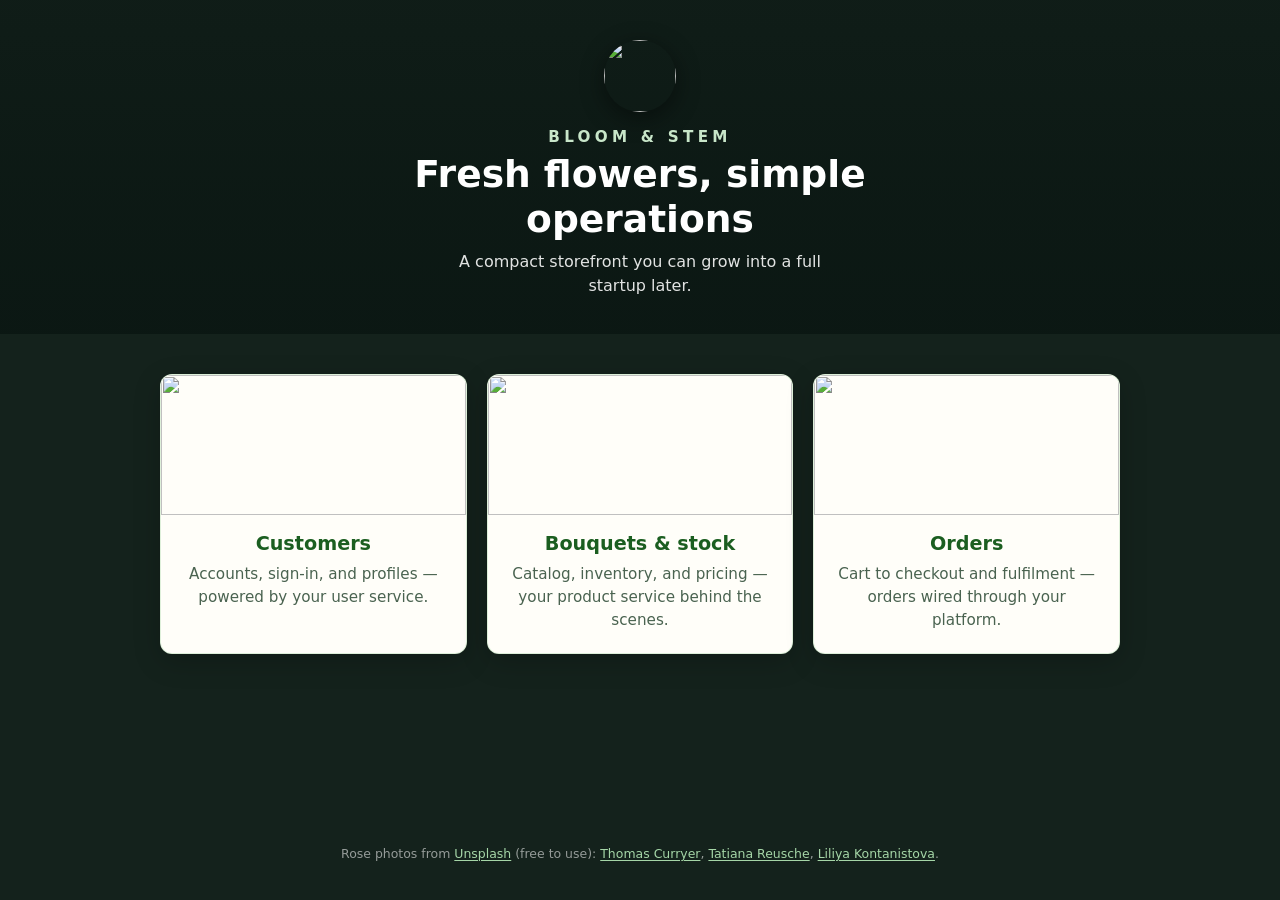
==== frontend/index.html @ 339650ae "frontend: Bloom & Stem layout, hero structure, and panel markup" ====
<!DOCTYPE html>
<html lang="en">
<head>
    <meta charset="UTF-8" />
    <meta name="viewport" content="width=device-width, initial-scale=1" />
    <meta name="description" content="Bloom & Stem — fresh flowers and simple business tools." />
    <title>Bloom & Stem</title>
    <link rel="stylesheet" href="css/style.css" />
</head>
<body>
<!--
  Rose photography from Unsplash (https://unsplash.com/s/photos/rose) — free under the Unsplash License.
  Local assets: place PNG/WebP in assets/images/ and swap src below if you want self-hosted files.
-->
<header class="site-hero">
    <div class="site-hero__bg" role="presentation" aria-hidden="true"></div>
    <div class="site-hero__overlay" aria-hidden="true"></div>
    <div class="site-hero__content">
        <img
            class="brand-logo"
            src="https://images.unsplash.com/photo-1496175362769-08a34d630326?auto=format&amp;fit=crop&amp;w=400&amp;h=400&amp;q=80"
            width="72"
            height="72"
            alt=""
            loading="eager"
            referrerpolicy="no-referrer-when-downgrade"
        />
        <p class="brand-name">Bloom & Stem</p>
        <h1>Fresh flowers, simple operations</h1>
        <p class="tagline">A compact storefront you can grow into a full startup later.</p>
    </div>
</header>
<main>
    <div class="panels">
        <section class="panel">
            <img
                class="panel-photo"
                src="https://images.unsplash.com/photo-1710344061835-44af86e13d5a?auto=format&amp;fit=crop&amp;w=800&amp;h=420&amp;q=80"
                alt=""
                width="800"
                height="420"
                loading="lazy"
                referrerpolicy="no-referrer-when-downgrade"
            />
            <div class="panel-body">
                <h2>Customers</h2>
                <p>Accounts, sign-in, and profiles — powered by your user service.</p>
            </div>
        </section>
        <section class="panel">
            <img
                class="panel-photo"
                src="https://images.unsplash.com/photo-1630438558872-a4a6c50eeecb?auto=format&amp;fit=crop&amp;w=800&amp;h=420&amp;q=80"
                alt=""
                width="800"
                height="420"
                loading="lazy"
                referrerpolicy="no-referrer-when-downgrade"
            />
            <div class="panel-body">
                <h2>Bouquets &amp; stock</h2>
                <p>Catalog, inventory, and pricing — your product service behind the scenes.</p>
            </div>
        </section>
        <section class="panel">
            <img
                class="panel-photo"
                src="https://images.unsplash.com/photo-1496175362769-08a34d630326?auto=format&amp;fit=crop&amp;w=800&amp;h=420&amp;q=80"
                alt=""
                width="800"
                height="420"
                loading="lazy"
                referrerpolicy="no-referrer-when-downgrade"
            />
            <div class="panel-body">
                <h2>Orders</h2>
                <p>Cart to checkout and fulfilment — orders wired through your platform.</p>
            </div>
        </section>
    </div>
</main>
<footer class="photo-credit">
    <p>
        Rose photos from
        <a href="https://unsplash.com/s/photos/rose" target="_blank" rel="noopener noreferrer">Unsplash</a>
        (free to use):
        <a href="https://unsplash.com/photos/UDfxsawmiKk" target="_blank" rel="noopener noreferrer">Thomas Curryer</a>,
        <a href="https://unsplash.com/photos/a-pink-rose-is-blooming-in-a-garden-nfLo-Tsw5IE" target="_blank" rel="noopener noreferrer">Tatiana Reusche</a>,
        <a href="https://unsplash.com/photos/pink-rose-in-bloom-close-up-photo-5fNcr2tJ-aI" target="_blank" rel="noopener noreferrer">Liliya Kontanistova</a>.
    </p>
</footer>
<script src="js/script.js"></script>
</body>
</html>
---- frontend/css/style.css ----
/* Bloom & Stem — floral storefront (Unsplash rose imagery) */

body {
    margin: 0;
    font-family: "Segoe UI", system-ui, sans-serif;
    background: #14221c;
    color: #f3f7f4;
    min-height: 100vh;
    display: flex;
    flex-direction: column;
}

/* Hero: garden rose from Unsplash as full-bleed background */
.site-hero {
    position: relative;
    overflow: hidden;
    text-align: center;
}

.site-hero__bg {
    position: absolute;
    inset: 0;
    background-image: url("https://images.unsplash.com/photo-1710344061835-44af86e13d5a?auto=format&fit=crop&w=1920&h=900&q=85");
    background-size: cover;
    background-position: center 35%;
}

.site-hero__overlay {
    position: absolute;
    inset: 0;
    background: linear-gradient(
        180deg,
        rgba(10, 22, 18, 0.45) 0%,
        rgba(10, 22, 18, 0.72) 55%,
        rgba(10, 22, 18, 0.88) 100%
    );
}

.site-hero__content {
    position: relative;
    z-index: 1;
    display: flex;
    flex-direction: column;
    align-items: center;
    padding: 2.5rem 1.25rem 2.25rem;
    max-width: 40rem;
    margin: 0 auto;
}

.brand-logo {
    display: block;
    width: 4.5rem;
    height: 4.5rem;
    margin-bottom: 1rem;
    border-radius: 50%;
    box-shadow: 0 6px 24px rgba(0, 0, 0, 0.45);
    object-fit: cover;
}

.brand-name {
    margin: 0 0 0.35rem;
    font-size: 0.95rem;
    letter-spacing: 0.28em;
    text-transform: uppercase;
    color: #c8e6c9;
    font-weight: 600;
}

.site-hero h1 {
    margin: 0 0 0.5rem;
    font-size: clamp(1.65rem, 4vw, 2.35rem);
    font-weight: 700;
    color: #fff;
    max-width: 22ch;
    line-height: 1.2;
}

.tagline {
    margin: 0;
    max-width: 36ch;
    font-size: 1rem;
    color: rgba(255, 255, 255, 0.88);
    line-height: 1.5;
}

.panels {
    display: flex;
    flex-wrap: wrap;
    justify-content: center;
    gap: 1.25rem;
    max-width: 960px;
    margin: 2.5rem auto 2rem;
    padding: 0 1rem;
    flex: 1;
}

.panel {
    flex: 1 1 260px;
    max-width: 320px;
    background: #fffef9;
    color: #2c3e35;
    border-radius: 12px;
    box-shadow: 0 8px 28px rgba(0, 0, 0, 0.2);
    overflow: hidden;
    border: 1px solid rgba(76, 175, 80, 0.18);
    transition: transform 0.2s ease, box-shadow 0.2s ease;
}

.panel:hover {
    transform: translateY(-3px);
    box-shadow: 0 14px 36px rgba(0, 0, 0, 0.22);
}

.panel-photo {
    display: block;
    width: 100%;
    height: 140px;
    object-fit: cover;
    object-position: center;
}

.panel-body {
    padding: 1.1rem 1.25rem 1.35rem;
    text-align: center;
}

.panel-body h2 {
    margin: 0 0 0.5rem;
    font-size: 1.2rem;
    font-weight: 650;
    color: #1b5e20;
}

.panel-body p {
    margin: 0;
    font-size: 0.95rem;
    line-height: 1.5;
    color: #4a6350;
}

.photo-credit {
    margin-top: auto;
    padding: 1rem 1.25rem 1.5rem;
    font-size: 0.78rem;
    line-height: 1.5;
    color: rgba(255, 255, 255, 0.55);
    text-align: center;
    max-width: 52rem;
    margin-left: auto;
    margin-right: auto;
}

.photo-credit a {
    color: #a5d6a7;
    text-decoration: underline;
    text-underline-offset: 2px;
}

.photo-credit a:hover {
    color: #c8e6c9;
}
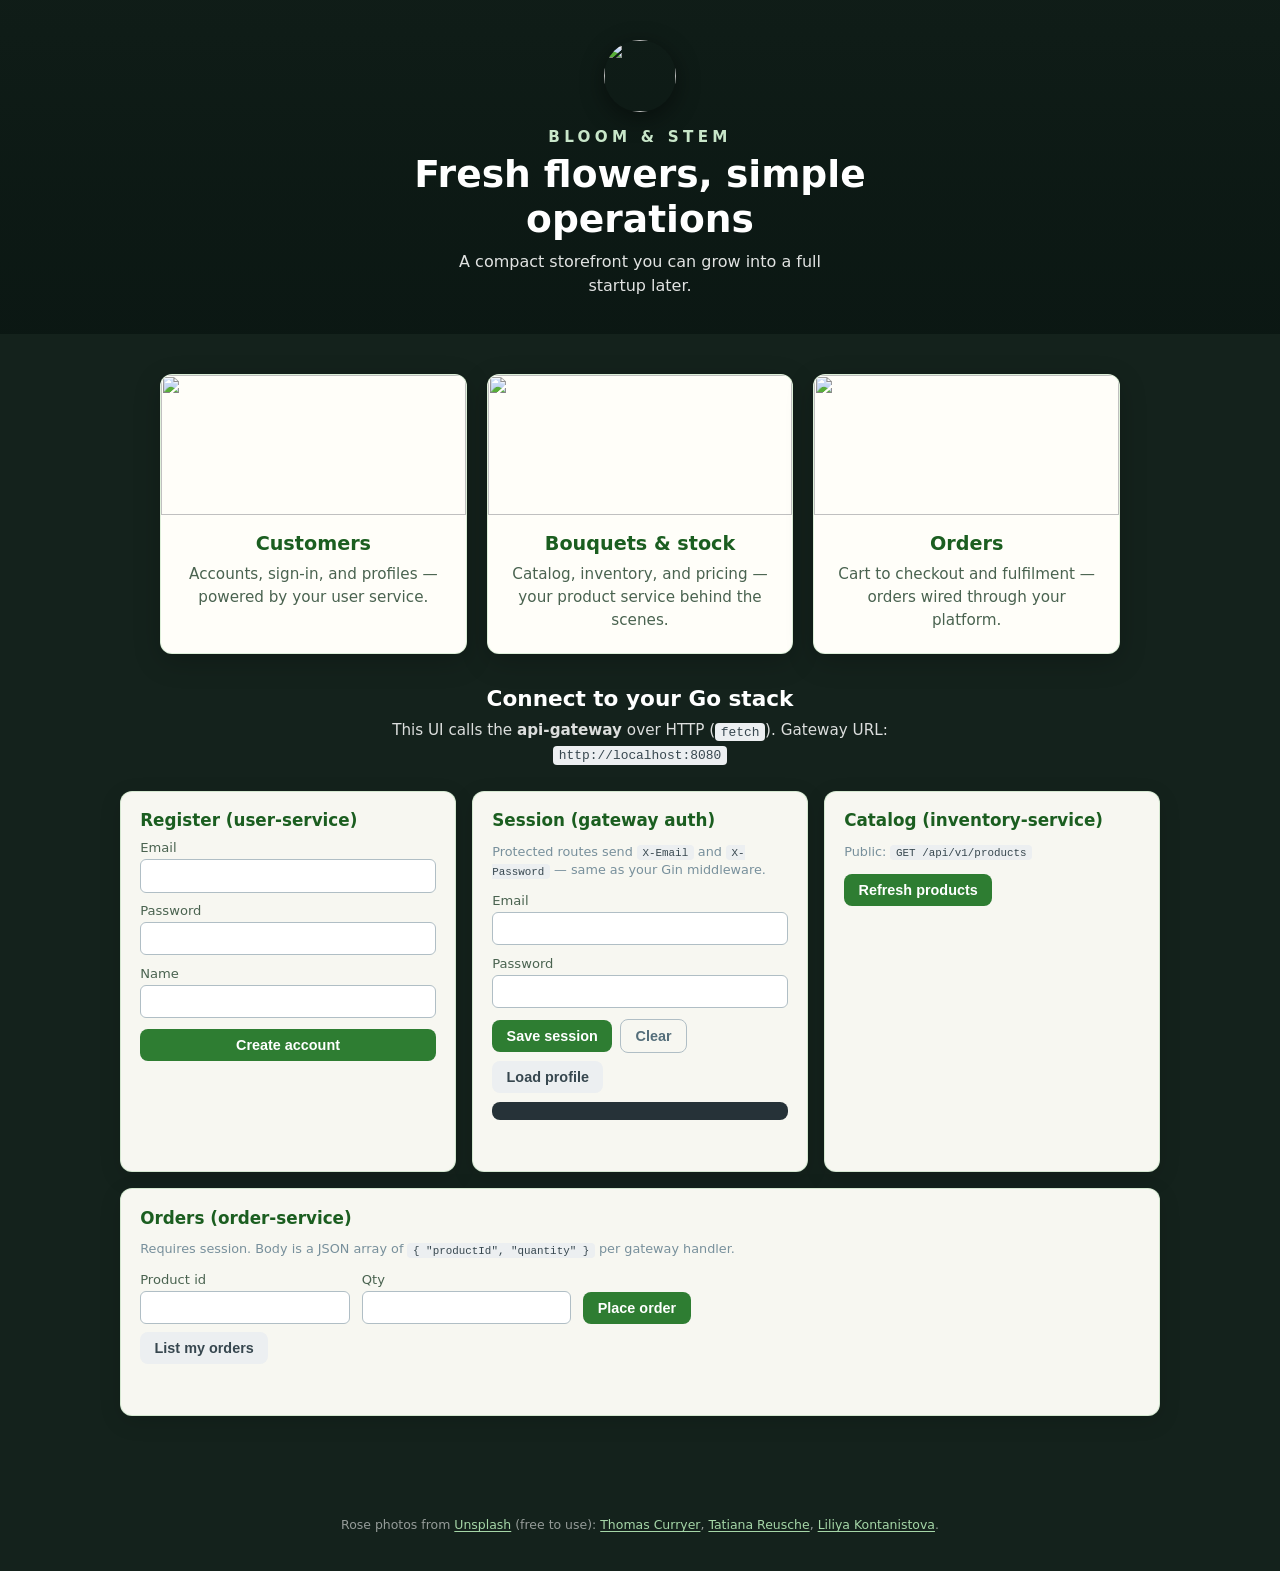
==== commit 4578b195: "ES modules calling api-gateway; add CORS to gateway" ====
--- a/frontend/index.html
+++ b/frontend/index.html
@@ -4,6 +4,8 @@
     <meta charset="UTF-8" />
     <meta name="viewport" content="width=device-width, initial-scale=1" />
     <meta name="description" content="Bloom & Stem — fresh flowers and simple business tools." />
+    <!-- Go api-gateway base URL (HTTP). Change port to match api-gateway local.env HTTP_PORT. -->
+    <meta name="api-base" content="http://localhost:8080" />
     <title>Bloom & Stem</title>
     <link rel="stylesheet" href="css/style.css" />
 </head>
@@ -78,6 +80,66 @@
             </div>
         </section>
     </div>
+
+    <section class="console" aria-label="Live API demo">
+        <h2 class="console-title">Connect to your Go stack</h2>
+        <p class="console-intro">
+            This UI calls the <strong>api-gateway</strong> over HTTP (<code class="inline-code">fetch</code>).
+            Gateway URL: <span id="api-base-hint" class="inline-code"></span>
+        </p>
+
+        <div class="console-grid">
+            <div class="console-card">
+                <h3>Register (user-service)</h3>
+                <form id="form-register" class="stack">
+                    <label class="field"><span>Email</span><input id="reg-email" type="email" autocomplete="email" required /></label>
+                    <label class="field"><span>Password</span><input id="reg-password" type="password" autocomplete="new-password" required /></label>
+                    <label class="field"><span>Name</span><input id="reg-name" type="text" autocomplete="name" required /></label>
+                    <button type="submit" class="btn primary">Create account</button>
+                </form>
+                <p id="status-register" class="status" role="status"></p>
+            </div>
+
+            <div class="console-card">
+                <h3>Session (gateway auth)</h3>
+                <p class="muted small">Protected routes send <code class="inline-code">X-Email</code> and <code class="inline-code">X-Password</code> — same as your Gin middleware.</p>
+                <form id="form-session" class="stack">
+                    <label class="field"><span>Email</span><input id="sess-email" type="email" autocomplete="username" /></label>
+                    <label class="field"><span>Password</span><input id="sess-password" type="password" autocomplete="current-password" /></label>
+                    <div class="btn-row">
+                        <button type="submit" class="btn primary">Save session</button>
+                        <button type="button" class="btn ghost" id="btn-session-clear">Clear</button>
+                    </div>
+                </form>
+                <button type="button" class="btn secondary" id="btn-profile">Load profile</button>
+                <pre id="profile-out" class="code-out" aria-live="polite"></pre>
+                <p id="status-session" class="status" role="status"></p>
+            </div>
+
+            <div class="console-card">
+                <h3>Catalog (inventory-service)</h3>
+                <p class="muted small">Public: <code class="inline-code">GET /api/v1/products</code></p>
+                <button type="button" class="btn primary" id="btn-products">Refresh products</button>
+                <div id="products-out" class="products-out"></div>
+                <p id="status-catalog" class="status" role="status"></p>
+            </div>
+
+            <div class="console-card wide">
+                <h3>Orders (order-service)</h3>
+                <p class="muted small">Requires session. Body is a JSON array of <code class="inline-code">{ "productId", "quantity" }</code> per gateway handler.</p>
+                <form id="form-order" class="stack horizontal">
+                    <label class="field"><span>Product id</span><input id="order-product-id" type="number" min="1" step="1" required /></label>
+                    <label class="field"><span>Qty</span><input id="order-qty" type="number" min="1" step="1" required /></label>
+                    <button type="submit" class="btn primary">Place order</button>
+                </form>
+                <div class="btn-row">
+                    <button type="button" class="btn secondary" id="btn-orders">List my orders</button>
+                </div>
+                <div id="orders-out" class="products-out"></div>
+                <p id="status-orders" class="status" role="status"></p>
+            </div>
+        </div>
+    </section>
 </main>
 <footer class="photo-credit">
     <p>
@@ -89,6 +151,6 @@
         <a href="https://unsplash.com/photos/pink-rose-in-bloom-close-up-photo-5fNcr2tJ-aI" target="_blank" rel="noopener noreferrer">Liliya Kontanistova</a>.
     </p>
 </footer>
-<script src="js/script.js"></script>
+<script type="module" src="js/app.js"></script>
 </body>
 </html>
--- a/frontend/css/style.css
+++ b/frontend/css/style.css
@@ -159,3 +159,177 @@
 .photo-credit a:hover {
     color: #c8e6c9;
 }
+
+/* API console — talks to Go api-gateway */
+.console {
+    max-width: 1040px;
+    margin: 0 auto 2.5rem;
+    padding: 0 1rem 2rem;
+}
+
+.console-title {
+    margin: 0 0 0.5rem;
+    font-size: 1.35rem;
+    color: #fff;
+    text-align: center;
+}
+
+.console-intro {
+    margin: 0 auto 1.5rem;
+    max-width: 42rem;
+    text-align: center;
+    font-size: 0.95rem;
+    color: rgba(255, 255, 255, 0.85);
+    line-height: 1.55;
+}
+
+.console-grid {
+    display: grid;
+    grid-template-columns: repeat(auto-fit, minmax(260px, 1fr));
+    gap: 1rem;
+}
+
+.console-card {
+    background: rgba(255, 254, 249, 0.97);
+    color: #2c3e35;
+    border-radius: 12px;
+    padding: 1.15rem 1.2rem 1.25rem;
+    border: 1px solid rgba(76, 175, 80, 0.2);
+    box-shadow: 0 6px 22px rgba(0, 0, 0, 0.12);
+}
+
+.console-card.wide {
+    grid-column: 1 / -1;
+}
+
+.console-card h3 {
+    margin: 0 0 0.65rem;
+    font-size: 1.05rem;
+    color: #1b5e20;
+}
+
+.stack {
+    display: flex;
+    flex-direction: column;
+    gap: 0.65rem;
+}
+
+.stack.horizontal {
+    flex-direction: row;
+    flex-wrap: wrap;
+    align-items: flex-end;
+    gap: 0.75rem;
+}
+
+.field {
+    display: flex;
+    flex-direction: column;
+    gap: 0.25rem;
+    font-size: 0.82rem;
+    color: #4a6350;
+}
+
+.field input {
+    padding: 0.45rem 0.55rem;
+    border-radius: 6px;
+    border: 1px solid #b0bec5;
+    font-size: 0.95rem;
+}
+
+.btn-row {
+    display: flex;
+    flex-wrap: wrap;
+    gap: 0.5rem;
+    align-items: center;
+}
+
+.btn {
+    cursor: pointer;
+    border: none;
+    border-radius: 8px;
+    padding: 0.5rem 0.9rem;
+    font-size: 0.9rem;
+    font-weight: 600;
+}
+
+.btn.primary {
+    background: #2e7d32;
+    color: #fff;
+}
+
+.btn.primary:hover {
+    background: #1b5e20;
+}
+
+.btn.secondary {
+    background: #eceff1;
+    color: #37474f;
+    margin-top: 0.5rem;
+}
+
+.btn.secondary:hover {
+    background: #cfd8dc;
+}
+
+.btn.ghost {
+    background: transparent;
+    color: #546e7a;
+    border: 1px solid #b0bec5;
+}
+
+.status {
+    margin: 0.65rem 0 0;
+    min-height: 1.25rem;
+    font-size: 0.82rem;
+    color: #37474f;
+}
+
+.status.is-error {
+    color: #c62828;
+}
+
+.muted {
+    color: #78909c;
+}
+
+.muted.small,
+.small {
+    font-size: 0.8rem;
+    line-height: 1.45;
+}
+
+.inline-code {
+    font-family: ui-monospace, Consolas, monospace;
+    font-size: 0.85em;
+    background: #eceff1;
+    padding: 0.1rem 0.35rem;
+    border-radius: 4px;
+    color: #37474f;
+}
+
+.code-out {
+    margin-top: 0.6rem;
+    padding: 0.55rem 0.65rem;
+    background: #263238;
+    color: #eceff1;
+    border-radius: 8px;
+    font-size: 0.72rem;
+    overflow-x: auto;
+    max-height: 10rem;
+}
+
+.products-out {
+    margin-top: 0.65rem;
+    text-align: left;
+    font-size: 0.88rem;
+}
+
+.product-list {
+    margin: 0;
+    padding-left: 1.1rem;
+    color: #37474f;
+}
+
+.product-list li {
+    margin-bottom: 0.35rem;
+}
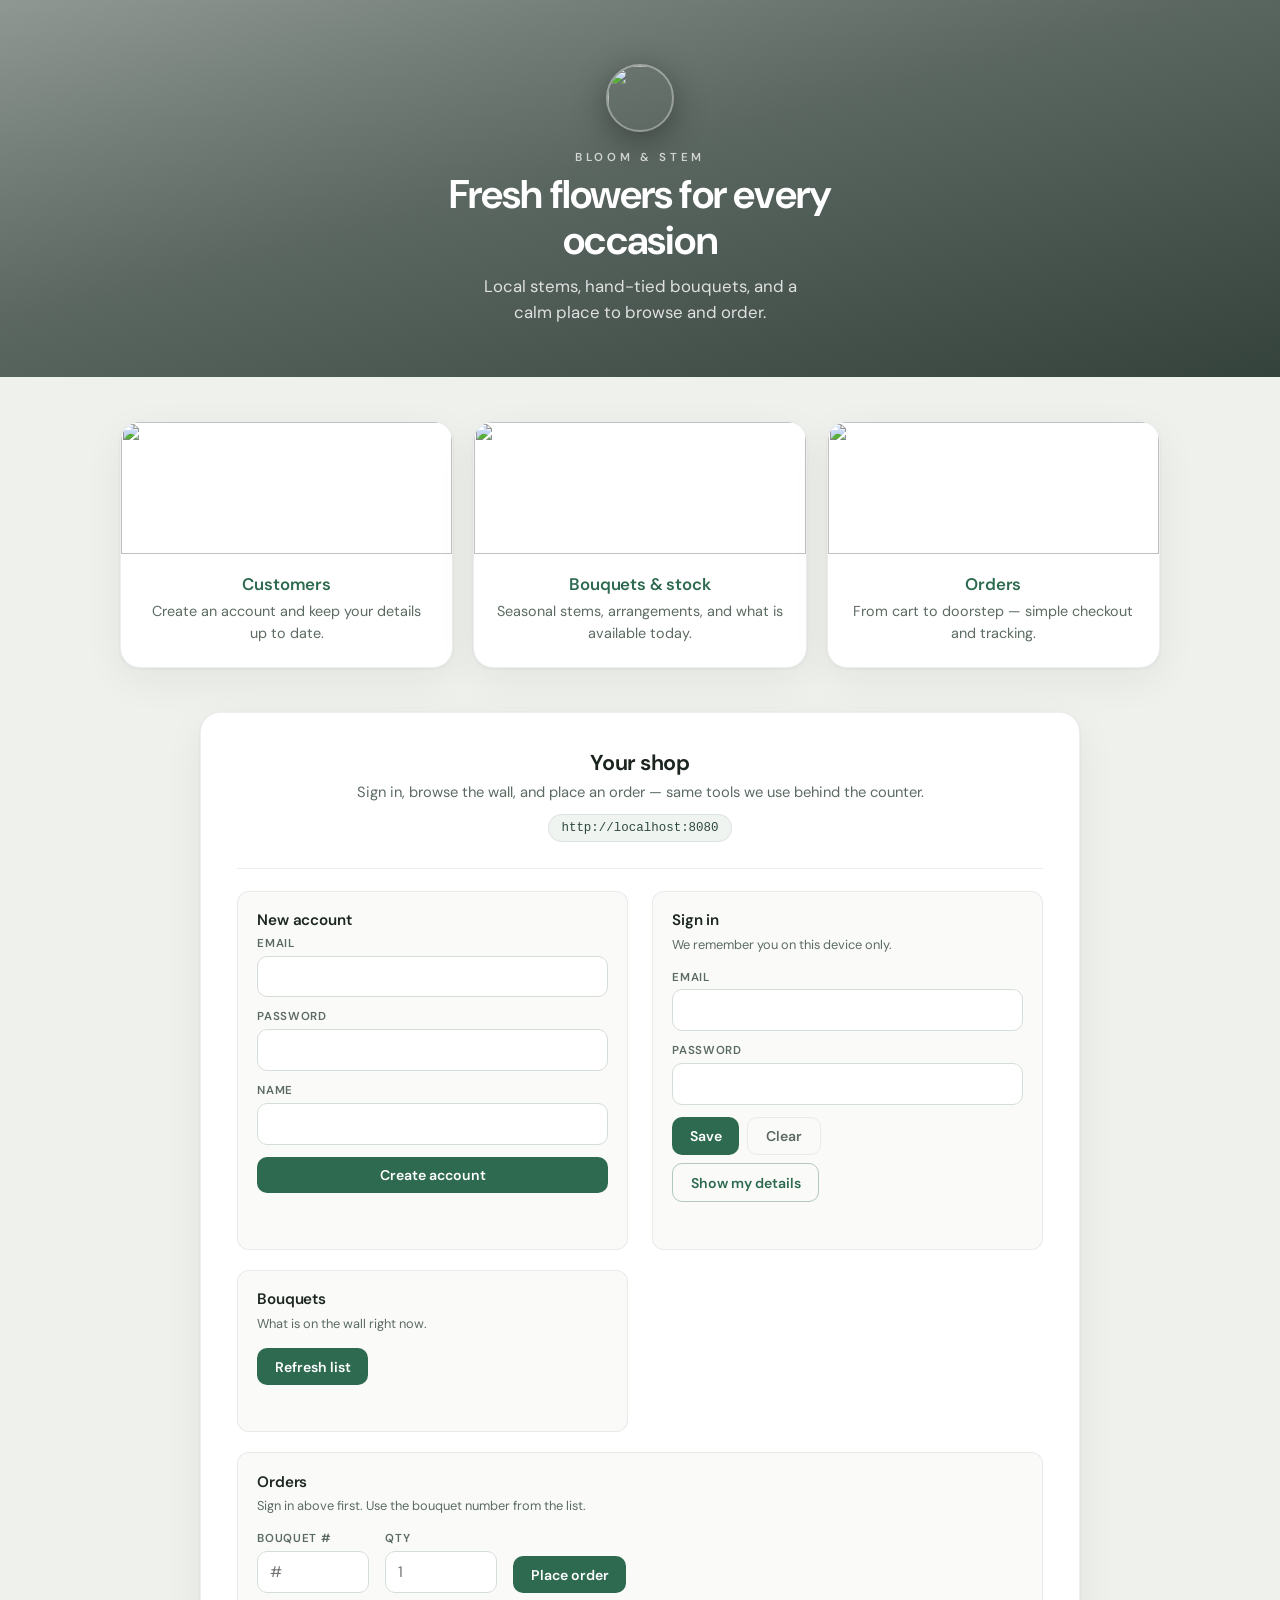
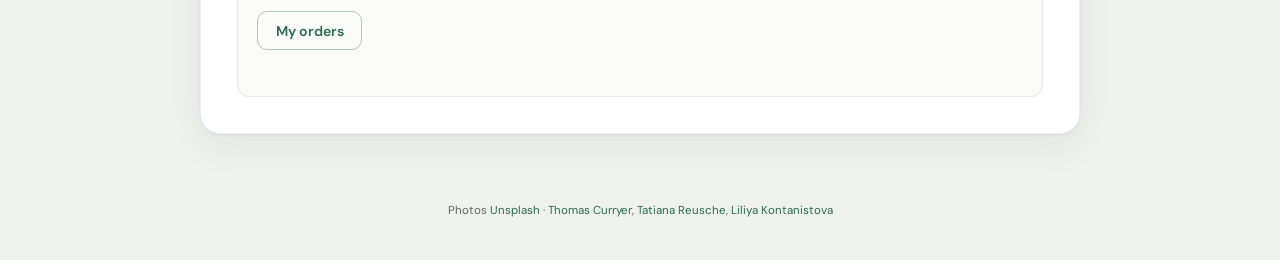
==== commit b37ff853: "use flower_shop DB and tighten local dev + storefront UI" ====
--- a/frontend/index.html
+++ b/frontend/index.html
@@ -3,17 +3,15 @@
 <head>
     <meta charset="UTF-8" />
     <meta name="viewport" content="width=device-width, initial-scale=1" />
-    <meta name="description" content="Bloom & Stem — fresh flowers and simple business tools." />
-    <!-- Go api-gateway base URL (HTTP). Change port to match api-gateway local.env HTTP_PORT. -->
+    <meta name="description" content="Bloom & Stem — fresh flowers, bouquets, and easy ordering." />
     <meta name="api-base" content="http://localhost:8080" />
     <title>Bloom & Stem</title>
+    <link rel="preconnect" href="https://fonts.googleapis.com" />
+    <link rel="preconnect" href="https://fonts.gstatic.com" crossorigin />
+    <link href="https://fonts.googleapis.com/css2?family=DM+Sans:ital,opsz,wght@0,9..40,400;0,9..40,500;0,9..40,600;0,9..40,700;1,9..40,400&display=swap" rel="stylesheet" />
     <link rel="stylesheet" href="css/style.css" />
 </head>
 <body>
-<!--
-  Rose photography from Unsplash (https://unsplash.com/s/photos/rose) — free under the Unsplash License.
-  Local assets: place PNG/WebP in assets/images/ and swap src below if you want self-hosted files.
--->
 <header class="site-hero">
     <div class="site-hero__bg" role="presentation" aria-hidden="true"></div>
     <div class="site-hero__overlay" aria-hidden="true"></div>
@@ -28,11 +26,12 @@
             referrerpolicy="no-referrer-when-downgrade"
         />
         <p class="brand-name">Bloom & Stem</p>
-        <h1>Fresh flowers, simple operations</h1>
-        <p class="tagline">A compact storefront you can grow into a full startup later.</p>
+        <h1>Fresh flowers for every occasion</h1>
+        <p class="tagline">Local stems, hand-tied bouquets, and a calm place to browse and order.</p>
     </div>
 </header>
-<main>
+
+<main class="page-main">
     <div class="panels">
         <section class="panel">
             <img
@@ -46,7 +45,7 @@
             />
             <div class="panel-body">
                 <h2>Customers</h2>
-                <p>Accounts, sign-in, and profiles — powered by your user service.</p>
+                <p>Create an account and keep your details up to date.</p>
             </div>
         </section>
         <section class="panel">
@@ -61,7 +60,7 @@
             />
             <div class="panel-body">
                 <h2>Bouquets &amp; stock</h2>
-                <p>Catalog, inventory, and pricing — your product service behind the scenes.</p>
+                <p>Seasonal stems, arrangements, and what is available today.</p>
             </div>
         </section>
         <section class="panel">
@@ -76,79 +75,80 @@
             />
             <div class="panel-body">
                 <h2>Orders</h2>
-                <p>Cart to checkout and fulfilment — orders wired through your platform.</p>
+                <p>From cart to doorstep — simple checkout and tracking.</p>
             </div>
         </section>
     </div>
 
-    <section class="console" aria-label="Live API demo">
-        <h2 class="console-title">Connect to your Go stack</h2>
-        <p class="console-intro">
-            This UI calls the <strong>api-gateway</strong> over HTTP (<code class="inline-code">fetch</code>).
-            Gateway URL: <span id="api-base-hint" class="inline-code"></span>
-        </p>
+    <section class="dashboard" aria-label="Account and shop">
+        <div class="dashboard__shell">
+            <header class="dashboard__head">
+                <h2 class="dashboard__title">Your shop</h2>
+                <p class="dashboard__lede">Sign in, browse the wall, and place an order — same tools we use behind the counter.</p>
+                <p class="dashboard__connection"><span class="pill" id="api-base-hint" title="Connection (for staff setup)"></span></p>
+            </header>
 
-        <div class="console-grid">
-            <div class="console-card">
-                <h3>Register (user-service)</h3>
-                <form id="form-register" class="stack">
-                    <label class="field"><span>Email</span><input id="reg-email" type="email" autocomplete="email" required /></label>
-                    <label class="field"><span>Password</span><input id="reg-password" type="password" autocomplete="new-password" required /></label>
-                    <label class="field"><span>Name</span><input id="reg-name" type="text" autocomplete="name" required /></label>
-                    <button type="submit" class="btn primary">Create account</button>
-                </form>
-                <p id="status-register" class="status" role="status"></p>
-            </div>
+            <div class="dashboard__grid">
+                <article class="tool-card">
+                    <h3 class="tool-card__title">New account</h3>
+                    <form id="form-register" class="stack">
+                        <label class="field"><span class="field__label">Email</span><input id="reg-email" type="email" autocomplete="email" required /></label>
+                        <label class="field"><span class="field__label">Password</span><input id="reg-password" type="password" autocomplete="new-password" required /></label>
+                        <label class="field"><span class="field__label">Name</span><input id="reg-name" type="text" autocomplete="name" required /></label>
+                        <button type="submit" class="btn btn--primary">Create account</button>
+                    </form>
+                    <p id="status-register" class="status" role="status"></p>
+                </article>
 
-            <div class="console-card">
-                <h3>Session (gateway auth)</h3>
-                <p class="muted small">Protected routes send <code class="inline-code">X-Email</code> and <code class="inline-code">X-Password</code> — same as your Gin middleware.</p>
-                <form id="form-session" class="stack">
-                    <label class="field"><span>Email</span><input id="sess-email" type="email" autocomplete="username" /></label>
-                    <label class="field"><span>Password</span><input id="sess-password" type="password" autocomplete="current-password" /></label>
-                    <div class="btn-row">
-                        <button type="submit" class="btn primary">Save session</button>
-                        <button type="button" class="btn ghost" id="btn-session-clear">Clear</button>
-                    </div>
-                </form>
-                <button type="button" class="btn secondary" id="btn-profile">Load profile</button>
-                <pre id="profile-out" class="code-out" aria-live="polite"></pre>
-                <p id="status-session" class="status" role="status"></p>
-            </div>
+                <article class="tool-card">
+                    <h3 class="tool-card__title">Sign in</h3>
+                    <p class="tool-card__hint">We remember you on this device only.</p>
+                    <form id="form-session" class="stack">
+                        <label class="field"><span class="field__label">Email</span><input id="sess-email" type="email" autocomplete="username" /></label>
+                        <label class="field"><span class="field__label">Password</span><input id="sess-password" type="password" autocomplete="current-password" /></label>
+                        <div class="btn-row">
+                            <button type="submit" class="btn btn--primary">Save</button>
+                            <button type="button" class="btn btn--quiet" id="btn-session-clear">Clear</button>
+                        </div>
+                    </form>
+                    <button type="button" class="btn btn--outline" id="btn-profile">Show my details</button>
+                    <div id="profile-out" class="profile-card" aria-live="polite" hidden></div>
+                    <p id="status-session" class="status" role="status"></p>
+                </article>
 
-            <div class="console-card">
-                <h3>Catalog (inventory-service)</h3>
-                <p class="muted small">Public: <code class="inline-code">GET /api/v1/products</code></p>
-                <button type="button" class="btn primary" id="btn-products">Refresh products</button>
-                <div id="products-out" class="products-out"></div>
-                <p id="status-catalog" class="status" role="status"></p>
-            </div>
+                <article class="tool-card">
+                    <h3 class="tool-card__title">Bouquets</h3>
+                    <p class="tool-card__hint">What is on the wall right now.</p>
+                    <button type="button" class="btn btn--primary" id="btn-products">Refresh list</button>
+                    <div id="products-out" class="data-out"></div>
+                    <p id="status-catalog" class="status" role="status"></p>
+                </article>
 
-            <div class="console-card wide">
-                <h3>Orders (order-service)</h3>
-                <p class="muted small">Requires session. Body is a JSON array of <code class="inline-code">{ "productId", "quantity" }</code> per gateway handler.</p>
-                <form id="form-order" class="stack horizontal">
-                    <label class="field"><span>Product id</span><input id="order-product-id" type="number" min="1" step="1" required /></label>
-                    <label class="field"><span>Qty</span><input id="order-qty" type="number" min="1" step="1" required /></label>
-                    <button type="submit" class="btn primary">Place order</button>
-                </form>
-                <div class="btn-row">
-                    <button type="button" class="btn secondary" id="btn-orders">List my orders</button>
-                </div>
-                <div id="orders-out" class="products-out"></div>
-                <p id="status-orders" class="status" role="status"></p>
+                <article class="tool-card tool-card--wide">
+                    <h3 class="tool-card__title">Orders</h3>
+                    <p class="tool-card__hint">Sign in above first. Use the bouquet number from the list.</p>
+                    <form id="form-order" class="order-row">
+                        <label class="field field--compact"><span class="field__label">Bouquet #</span><input id="order-product-id" type="number" min="1" step="1" placeholder="#" required /></label>
+                        <label class="field field--compact"><span class="field__label">Qty</span><input id="order-qty" type="number" min="1" step="1" placeholder="1" required /></label>
+                        <button type="submit" class="btn btn--primary">Place order</button>
+                    </form>
+                    <button type="button" class="btn btn--outline" id="btn-orders">My orders</button>
+                    <div id="orders-out" class="data-out"></div>
+                    <p id="status-orders" class="status" role="status"></p>
+                </article>
             </div>
         </div>
     </section>
 </main>
+
 <footer class="photo-credit">
     <p>
-        Rose photos from
+        Photos
         <a href="https://unsplash.com/s/photos/rose" target="_blank" rel="noopener noreferrer">Unsplash</a>
-        (free to use):
+        ·
         <a href="https://unsplash.com/photos/UDfxsawmiKk" target="_blank" rel="noopener noreferrer">Thomas Curryer</a>,
         <a href="https://unsplash.com/photos/a-pink-rose-is-blooming-in-a-garden-nfLo-Tsw5IE" target="_blank" rel="noopener noreferrer">Tatiana Reusche</a>,
-        <a href="https://unsplash.com/photos/pink-rose-in-bloom-close-up-photo-5fNcr2tJ-aI" target="_blank" rel="noopener noreferrer">Liliya Kontanistova</a>.
+        <a href="https://unsplash.com/photos/pink-rose-in-bloom-close-up-photo-5fNcr2tJ-aI" target="_blank" rel="noopener noreferrer">Liliya Kontanistova</a>
     </p>
 </footer>
 <script type="module" src="js/app.js"></script>
--- a/frontend/css/style.css
+++ b/frontend/css/style.css
@@ -1,16 +1,37 @@
-/* Bloom & Stem — floral storefront (Unsplash rose imagery) */
+/* Bloom & Stem — calm editorial + shop dashboard */
+
+:root {
+    --bg-page: #eef1ec;
+    --bg-elevated: #ffffff;
+    --text: #1c261f;
+    --text-muted: #5c6b62;
+    --border: rgba(28, 38, 31, 0.08);
+    --accent: #2d6a4f;
+    --accent-hover: #1b4332;
+    --radius-lg: 20px;
+    --radius-md: 12px;
+    --shadow-soft: 0 1px 3px rgba(28, 38, 31, 0.06), 0 12px 40px rgba(28, 38, 31, 0.06);
+    --font: "DM Sans", system-ui, sans-serif;
+}
+
+*,
+*::before,
+*::after {
+    box-sizing: border-box;
+}
 
 body {
     margin: 0;
-    font-family: "Segoe UI", system-ui, sans-serif;
-    background: #14221c;
-    color: #f3f7f4;
+    font-family: var(--font);
+    background: var(--bg-page);
+    color: var(--text);
     min-height: 100vh;
     display: flex;
     flex-direction: column;
-}
-
-/* Hero: garden rose from Unsplash as full-bleed background */
+    -webkit-font-smoothing: antialiased;
+}
+
+/* —— Hero —— */
 .site-hero {
     position: relative;
     overflow: hidden;
@@ -22,17 +43,17 @@
     inset: 0;
     background-image: url("https://images.unsplash.com/photo-1710344061835-44af86e13d5a?auto=format&fit=crop&w=1920&h=900&q=85");
     background-size: cover;
-    background-position: center 35%;
+    background-position: center 38%;
 }
 
 .site-hero__overlay {
     position: absolute;
     inset: 0;
     background: linear-gradient(
-        180deg,
-        rgba(10, 22, 18, 0.45) 0%,
-        rgba(10, 22, 18, 0.72) 55%,
-        rgba(10, 22, 18, 0.88) 100%
+        165deg,
+        rgba(12, 28, 22, 0.42) 0%,
+        rgba(12, 28, 22, 0.65) 45%,
+        rgba(12, 28, 22, 0.82) 100%
     );
 }
 
@@ -42,294 +63,416 @@
     display: flex;
     flex-direction: column;
     align-items: center;
-    padding: 2.5rem 1.25rem 2.25rem;
-    max-width: 40rem;
+    padding: clamp(2.5rem, 6vw, 4rem) 1.25rem clamp(2.25rem, 5vw, 3.25rem);
+    max-width: 36rem;
     margin: 0 auto;
 }
 
 .brand-logo {
     display: block;
-    width: 4.5rem;
-    height: 4.5rem;
-    margin-bottom: 1rem;
+    width: 4.25rem;
+    height: 4.25rem;
+    margin-bottom: 1.1rem;
     border-radius: 50%;
-    box-shadow: 0 6px 24px rgba(0, 0, 0, 0.45);
+    box-shadow: 0 8px 32px rgba(0, 0, 0, 0.35);
     object-fit: cover;
+    border: 2px solid rgba(255, 255, 255, 0.35);
 }
 
 .brand-name {
-    margin: 0 0 0.35rem;
-    font-size: 0.95rem;
-    letter-spacing: 0.28em;
+    margin: 0 0 0.4rem;
+    font-size: 0.72rem;
+    letter-spacing: 0.32em;
     text-transform: uppercase;
-    color: #c8e6c9;
+    color: rgba(255, 255, 255, 0.72);
     font-weight: 600;
 }
 
 .site-hero h1 {
-    margin: 0 0 0.5rem;
-    font-size: clamp(1.65rem, 4vw, 2.35rem);
-    font-weight: 700;
+    margin: 0 0 0.65rem;
+    font-size: clamp(1.75rem, 4.2vw, 2.5rem);
+    font-weight: 650;
     color: #fff;
-    max-width: 22ch;
-    line-height: 1.2;
+    line-height: 1.15;
+    letter-spacing: -0.02em;
 }
 
 .tagline {
     margin: 0;
-    max-width: 36ch;
-    font-size: 1rem;
-    color: rgba(255, 255, 255, 0.88);
-    line-height: 1.5;
+    font-size: 1.05rem;
+    font-weight: 400;
+    color: rgba(255, 255, 255, 0.82);
+    line-height: 1.55;
+    max-width: 28ch;
+}
+
+/* —— Story cards —— */
+.page-main {
+    flex: 1;
 }
 
 .panels {
-    display: flex;
-    flex-wrap: wrap;
-    justify-content: center;
+    display: grid;
+    grid-template-columns: repeat(auto-fit, minmax(260px, 1fr));
     gap: 1.25rem;
-    max-width: 960px;
-    margin: 2.5rem auto 2rem;
-    padding: 0 1rem;
-    flex: 1;
+    max-width: 1080px;
+    margin: 0 auto;
+    padding: clamp(1.75rem, 4vw, 2.75rem) 1.25rem 0;
 }
 
 .panel {
-    flex: 1 1 260px;
-    max-width: 320px;
-    background: #fffef9;
-    color: #2c3e35;
-    border-radius: 12px;
-    box-shadow: 0 8px 28px rgba(0, 0, 0, 0.2);
+    background: var(--bg-elevated);
+    border-radius: var(--radius-lg);
     overflow: hidden;
-    border: 1px solid rgba(76, 175, 80, 0.18);
+    border: 1px solid var(--border);
+    box-shadow: var(--shadow-soft);
     transition: transform 0.2s ease, box-shadow 0.2s ease;
 }
 
 .panel:hover {
-    transform: translateY(-3px);
-    box-shadow: 0 14px 36px rgba(0, 0, 0, 0.22);
+    transform: translateY(-2px);
+    box-shadow: 0 4px 12px rgba(28, 38, 31, 0.08), 0 20px 48px rgba(28, 38, 31, 0.08);
 }
 
 .panel-photo {
     display: block;
     width: 100%;
-    height: 140px;
+    height: 132px;
     object-fit: cover;
     object-position: center;
 }
 
 .panel-body {
-    padding: 1.1rem 1.25rem 1.35rem;
+    padding: 1.15rem 1.35rem 1.4rem;
     text-align: center;
 }
 
 .panel-body h2 {
-    margin: 0 0 0.5rem;
-    font-size: 1.2rem;
-    font-weight: 650;
-    color: #1b5e20;
+    margin: 0 0 0.4rem;
+    font-size: 1.05rem;
+    font-weight: 600;
+    color: var(--accent);
+    letter-spacing: -0.01em;
 }
 
 .panel-body p {
     margin: 0;
+    font-size: 0.9rem;
+    line-height: 1.5;
+    color: var(--text-muted);
+}
+
+/* —— Dashboard (single clean shell) —— */
+.dashboard {
+    max-width: 920px;
+    margin: 0 auto;
+    padding: clamp(1.5rem, 4vw, 2.75rem) 1.25rem 2.5rem;
+}
+
+.dashboard__shell {
+    background: var(--bg-elevated);
+    border-radius: var(--radius-lg);
+    border: 1px solid var(--border);
+    box-shadow: var(--shadow-soft);
+    padding: clamp(1.5rem, 3vw, 2.25rem);
+}
+
+.dashboard__head {
+    text-align: center;
+    padding-bottom: 1.35rem;
+    margin-bottom: 1.35rem;
+    border-bottom: 1px solid var(--border);
+}
+
+.dashboard__title {
+    margin: 0 0 0.35rem;
+    font-size: 1.35rem;
+    font-weight: 650;
+    letter-spacing: -0.02em;
+    color: var(--text);
+}
+
+.dashboard__lede {
+    margin: 0 0 0.75rem;
+    font-size: 0.92rem;
+    color: var(--text-muted);
+}
+
+.dashboard__connection {
+    margin: 0;
+}
+
+.pill {
+    display: inline-block;
+    font-family: ui-monospace, Consolas, monospace;
+    font-size: 0.78rem;
+    font-weight: 500;
+    padding: 0.35rem 0.75rem;
+    border-radius: 999px;
+    background: #f0f4f1;
+    color: #2d4a3e;
+    border: 1px solid var(--border);
+    max-width: 100%;
+    overflow: hidden;
+    text-overflow: ellipsis;
+}
+
+.dashboard__grid {
+    display: grid;
+    grid-template-columns: repeat(2, 1fr);
+    gap: 1.25rem 1.5rem;
+}
+
+@media (max-width: 700px) {
+    .dashboard__grid {
+        grid-template-columns: 1fr;
+    }
+}
+
+.tool-card {
+    padding: 1.15rem 1.2rem 1.2rem;
+    border-radius: var(--radius-md);
+    background: #fafbf9;
+    border: 1px solid var(--border);
+}
+
+.tool-card--wide {
+    grid-column: 1 / -1;
+}
+
+.tool-card__title {
+    margin: 0 0 0.35rem;
     font-size: 0.95rem;
+    font-weight: 600;
+    color: var(--text);
+    letter-spacing: -0.01em;
+}
+
+.tool-card__hint {
+    margin: 0 0 1rem;
+    font-size: 0.8rem;
+    color: var(--text-muted);
+    line-height: 1.4;
+}
+
+.stack {
+    display: flex;
+    flex-direction: column;
+    gap: 0.75rem;
+}
+
+.field {
+    display: flex;
+    flex-direction: column;
+    gap: 0.3rem;
+}
+
+.field__label {
+    font-size: 0.72rem;
+    font-weight: 600;
+    text-transform: uppercase;
+    letter-spacing: 0.06em;
+    color: var(--text-muted);
+}
+
+.field input {
+    width: 100%;
+    padding: 0.62rem 0.75rem;
+    border-radius: 10px;
+    border: 1px solid #d5ddd7;
+    font-family: inherit;
+    font-size: 0.95rem;
+    color: var(--text);
+    background: #fff;
+    transition: border-color 0.15s ease, box-shadow 0.15s ease;
+}
+
+.field input:hover {
+    border-color: #b8c4bc;
+}
+
+.field input:focus {
+    outline: none;
+    border-color: var(--accent);
+    box-shadow: 0 0 0 3px rgba(45, 106, 79, 0.18);
+}
+
+.field--compact {
+    flex: 0 1 7rem;
+}
+
+.order-row {
+    display: flex;
+    flex-wrap: wrap;
+    align-items: flex-end;
+    gap: 0.75rem 1rem;
+    margin-bottom: 0.65rem;
+}
+
+.btn-row {
+    display: flex;
+    flex-wrap: wrap;
+    gap: 0.5rem;
+}
+
+.btn {
+    cursor: pointer;
+    font-family: inherit;
+    font-size: 0.88rem;
+    font-weight: 600;
+    border-radius: 10px;
+    padding: 0.58rem 1.1rem;
+    border: none;
+    transition: background 0.15s ease, color 0.15s ease, border-color 0.15s ease;
+}
+
+.btn--primary {
+    background: var(--accent);
+    color: #fff;
+}
+
+.btn--primary:hover {
+    background: var(--accent-hover);
+}
+
+.btn--outline {
+    margin-top: 0.5rem;
+    background: transparent;
+    color: var(--accent);
+    border: 1px solid rgba(45, 106, 79, 0.35);
+}
+
+.btn--outline:hover {
+    background: rgba(45, 106, 79, 0.06);
+}
+
+.btn--quiet {
+    background: transparent;
+    color: var(--text-muted);
+    border: 1px solid var(--border);
+}
+
+.btn--quiet:hover {
+    background: rgba(28, 38, 31, 0.04);
+}
+
+.status {
+    margin: 0.75rem 0 0;
+    min-height: 1.2em;
+    font-size: 0.8rem;
+    color: var(--text-muted);
+}
+
+.status.is-error {
+    color: #b00020;
+}
+
+.muted {
+    color: var(--text-muted);
+}
+
+.fine-print {
+    margin-top: 0.85rem;
+    font-size: 0.75rem;
+    color: var(--text-muted);
+    border-radius: 8px;
+}
+
+.fine-print summary {
+    cursor: pointer;
+    font-weight: 500;
+    color: var(--accent);
+}
+
+.fine-print p {
+    margin: 0.5rem 0 0;
+    line-height: 1.45;
+}
+
+.fine-print code {
+    font-size: 0.85em;
+    padding: 0.1em 0.35em;
+    border-radius: 4px;
+    background: #eef1ec;
+}
+
+.code-out {
+    margin-top: 0.65rem;
+    padding: 0.65rem 0.75rem;
+    background: #1e2a24;
+    color: #e8f0eb;
+    border-radius: 10px;
+    font-size: 0.72rem;
+    line-height: 1.45;
+    overflow-x: auto;
+    max-height: 9rem;
+    border: 1px solid rgba(255, 255, 255, 0.06);
+}
+
+.profile-card {
+    margin-top: 0.75rem;
+    padding: 0.85rem 1rem;
+    background: var(--bg-page);
+    border: 1px solid var(--border);
+    border-radius: var(--radius-md);
+    font-size: 0.9rem;
+    line-height: 1.55;
+}
+
+.profile-card[hidden] {
+    display: none !important;
+}
+
+.profile-card p {
+    margin: 0.35rem 0 0;
+}
+
+.profile-card p:first-child {
+    margin-top: 0;
+}
+
+.profile-card__k {
+    display: inline-block;
+    min-width: 5.5rem;
+    color: var(--text-muted);
+    font-size: 0.82rem;
+}
+
+.data-out {
+    margin-top: 0.75rem;
+    font-size: 0.86rem;
+    color: var(--text);
+}
+
+.product-list {
+    margin: 0;
+    padding-left: 1.15rem;
     line-height: 1.5;
-    color: #4a6350;
+}
+
+.product-list li {
+    margin-bottom: 0.4rem;
+}
+
+.product-list .muted {
+    color: var(--text-muted);
+    font-size: 0.82em;
 }
 
 .photo-credit {
     margin-top: auto;
-    padding: 1rem 1.25rem 1.5rem;
-    font-size: 0.78rem;
+    padding: 1rem 1.25rem 1.75rem;
+    font-size: 0.72rem;
     line-height: 1.5;
-    color: rgba(255, 255, 255, 0.55);
+    color: var(--text-muted);
     text-align: center;
-    max-width: 52rem;
-    margin-left: auto;
-    margin-right: auto;
 }
 
 .photo-credit a {
-    color: #a5d6a7;
+    color: var(--accent);
+    text-decoration: none;
+}
+
+.photo-credit a:hover {
     text-decoration: underline;
-    text-underline-offset: 2px;
-}
-
-.photo-credit a:hover {
-    color: #c8e6c9;
-}
-
-/* API console — talks to Go api-gateway */
-.console {
-    max-width: 1040px;
-    margin: 0 auto 2.5rem;
-    padding: 0 1rem 2rem;
-}
-
-.console-title {
-    margin: 0 0 0.5rem;
-    font-size: 1.35rem;
-    color: #fff;
-    text-align: center;
-}
-
-.console-intro {
-    margin: 0 auto 1.5rem;
-    max-width: 42rem;
-    text-align: center;
-    font-size: 0.95rem;
-    color: rgba(255, 255, 255, 0.85);
-    line-height: 1.55;
-}
-
-.console-grid {
-    display: grid;
-    grid-template-columns: repeat(auto-fit, minmax(260px, 1fr));
-    gap: 1rem;
-}
-
-.console-card {
-    background: rgba(255, 254, 249, 0.97);
-    color: #2c3e35;
-    border-radius: 12px;
-    padding: 1.15rem 1.2rem 1.25rem;
-    border: 1px solid rgba(76, 175, 80, 0.2);
-    box-shadow: 0 6px 22px rgba(0, 0, 0, 0.12);
-}
-
-.console-card.wide {
-    grid-column: 1 / -1;
-}
-
-.console-card h3 {
-    margin: 0 0 0.65rem;
-    font-size: 1.05rem;
-    color: #1b5e20;
-}
-
-.stack {
-    display: flex;
-    flex-direction: column;
-    gap: 0.65rem;
-}
-
-.stack.horizontal {
-    flex-direction: row;
-    flex-wrap: wrap;
-    align-items: flex-end;
-    gap: 0.75rem;
-}
-
-.field {
-    display: flex;
-    flex-direction: column;
-    gap: 0.25rem;
-    font-size: 0.82rem;
-    color: #4a6350;
-}
-
-.field input {
-    padding: 0.45rem 0.55rem;
-    border-radius: 6px;
-    border: 1px solid #b0bec5;
-    font-size: 0.95rem;
-}
-
-.btn-row {
-    display: flex;
-    flex-wrap: wrap;
-    gap: 0.5rem;
-    align-items: center;
-}
-
-.btn {
-    cursor: pointer;
-    border: none;
-    border-radius: 8px;
-    padding: 0.5rem 0.9rem;
-    font-size: 0.9rem;
-    font-weight: 600;
-}
-
-.btn.primary {
-    background: #2e7d32;
-    color: #fff;
-}
-
-.btn.primary:hover {
-    background: #1b5e20;
-}
-
-.btn.secondary {
-    background: #eceff1;
-    color: #37474f;
-    margin-top: 0.5rem;
-}
-
-.btn.secondary:hover {
-    background: #cfd8dc;
-}
-
-.btn.ghost {
-    background: transparent;
-    color: #546e7a;
-    border: 1px solid #b0bec5;
-}
-
-.status {
-    margin: 0.65rem 0 0;
-    min-height: 1.25rem;
-    font-size: 0.82rem;
-    color: #37474f;
-}
-
-.status.is-error {
-    color: #c62828;
-}
-
-.muted {
-    color: #78909c;
-}
-
-.muted.small,
-.small {
-    font-size: 0.8rem;
-    line-height: 1.45;
-}
-
-.inline-code {
-    font-family: ui-monospace, Consolas, monospace;
-    font-size: 0.85em;
-    background: #eceff1;
-    padding: 0.1rem 0.35rem;
-    border-radius: 4px;
-    color: #37474f;
-}
-
-.code-out {
-    margin-top: 0.6rem;
-    padding: 0.55rem 0.65rem;
-    background: #263238;
-    color: #eceff1;
-    border-radius: 8px;
-    font-size: 0.72rem;
-    overflow-x: auto;
-    max-height: 10rem;
-}
-
-.products-out {
-    margin-top: 0.65rem;
-    text-align: left;
-    font-size: 0.88rem;
-}
-
-.product-list {
-    margin: 0;
-    padding-left: 1.1rem;
-    color: #37474f;
-}
-
-.product-list li {
-    margin-bottom: 0.35rem;
-}
+}
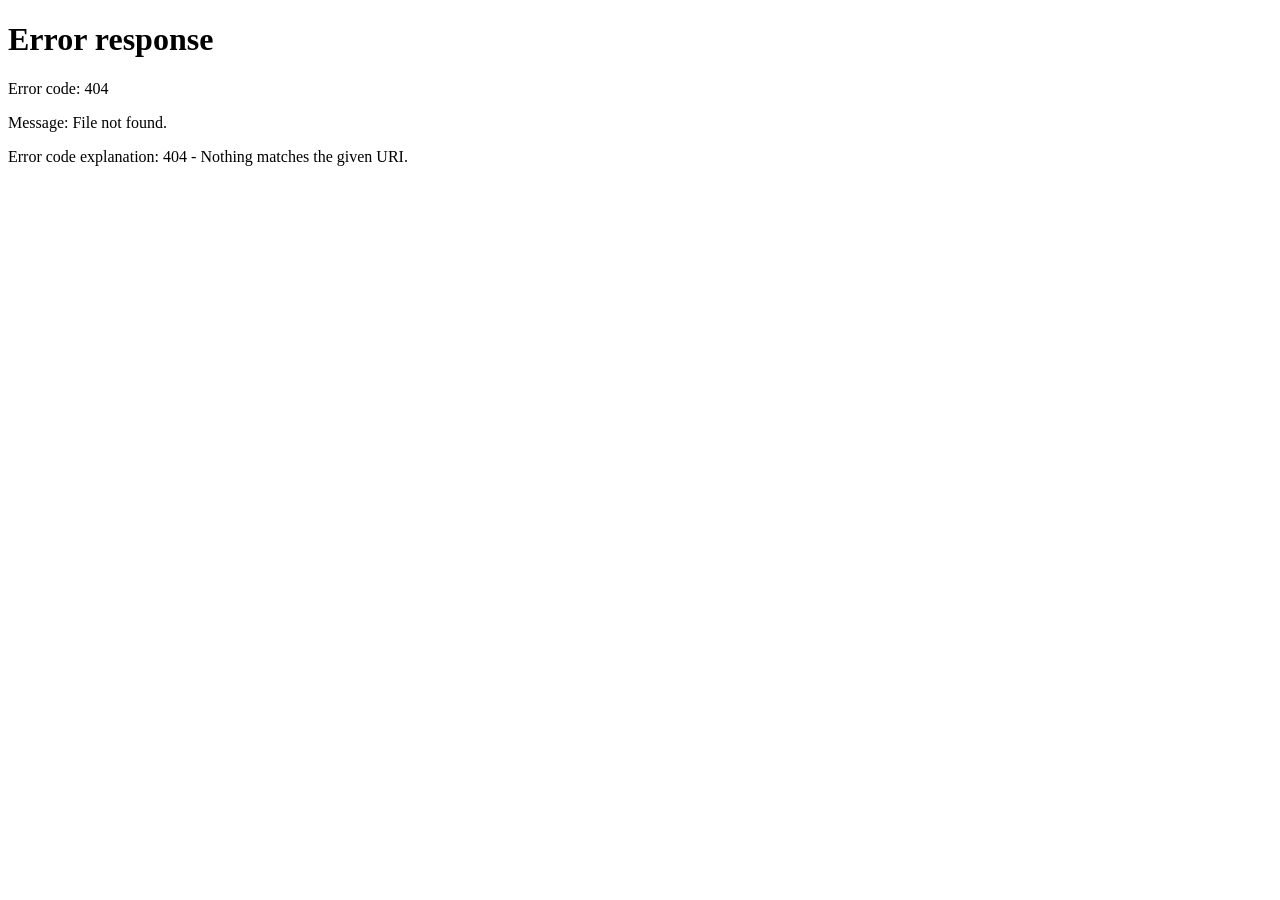
==== commit abe77745: "update frontend pages styles and scripts" ====
--- a/frontend/index.html
+++ b/frontend/index.html
@@ -3,154 +3,15 @@
 <head>
     <meta charset="UTF-8" />
     <meta name="viewport" content="width=device-width, initial-scale=1" />
-    <meta name="description" content="Bloom & Stem — fresh flowers, bouquets, and easy ordering." />
-    <meta name="api-base" content="http://localhost:8080" />
-    <title>Bloom & Stem</title>
-    <link rel="preconnect" href="https://fonts.googleapis.com" />
-    <link rel="preconnect" href="https://fonts.gstatic.com" crossorigin />
-    <link href="https://fonts.googleapis.com/css2?family=DM+Sans:ital,opsz,wght@0,9..40,400;0,9..40,500;0,9..40,600;0,9..40,700;1,9..40,400&display=swap" rel="stylesheet" />
-    <link rel="stylesheet" href="css/style.css" />
+    <meta http-equiv="refresh" content="0;url=html/index.html" />
+    <title>AgroTech Fresh</title>
+    <script>
+        location.replace("html/index.html");
+    </script>
 </head>
 <body>
-<header class="site-hero">
-    <div class="site-hero__bg" role="presentation" aria-hidden="true"></div>
-    <div class="site-hero__overlay" aria-hidden="true"></div>
-    <div class="site-hero__content">
-        <img
-            class="brand-logo"
-            src="https://images.unsplash.com/photo-1496175362769-08a34d630326?auto=format&amp;fit=crop&amp;w=400&amp;h=400&amp;q=80"
-            width="72"
-            height="72"
-            alt=""
-            loading="eager"
-            referrerpolicy="no-referrer-when-downgrade"
-        />
-        <p class="brand-name">Bloom & Stem</p>
-        <h1>Fresh flowers for every occasion</h1>
-        <p class="tagline">Local stems, hand-tied bouquets, and a calm place to browse and order.</p>
-    </div>
-</header>
-
-<main class="page-main">
-    <div class="panels">
-        <section class="panel">
-            <img
-                class="panel-photo"
-                src="https://images.unsplash.com/photo-1710344061835-44af86e13d5a?auto=format&amp;fit=crop&amp;w=800&amp;h=420&amp;q=80"
-                alt=""
-                width="800"
-                height="420"
-                loading="lazy"
-                referrerpolicy="no-referrer-when-downgrade"
-            />
-            <div class="panel-body">
-                <h2>Customers</h2>
-                <p>Create an account and keep your details up to date.</p>
-            </div>
-        </section>
-        <section class="panel">
-            <img
-                class="panel-photo"
-                src="https://images.unsplash.com/photo-1630438558872-a4a6c50eeecb?auto=format&amp;fit=crop&amp;w=800&amp;h=420&amp;q=80"
-                alt=""
-                width="800"
-                height="420"
-                loading="lazy"
-                referrerpolicy="no-referrer-when-downgrade"
-            />
-            <div class="panel-body">
-                <h2>Bouquets &amp; stock</h2>
-                <p>Seasonal stems, arrangements, and what is available today.</p>
-            </div>
-        </section>
-        <section class="panel">
-            <img
-                class="panel-photo"
-                src="https://images.unsplash.com/photo-1496175362769-08a34d630326?auto=format&amp;fit=crop&amp;w=800&amp;h=420&amp;q=80"
-                alt=""
-                width="800"
-                height="420"
-                loading="lazy"
-                referrerpolicy="no-referrer-when-downgrade"
-            />
-            <div class="panel-body">
-                <h2>Orders</h2>
-                <p>From cart to doorstep — simple checkout and tracking.</p>
-            </div>
-        </section>
-    </div>
-
-    <section class="dashboard" aria-label="Account and shop">
-        <div class="dashboard__shell">
-            <header class="dashboard__head">
-                <h2 class="dashboard__title">Your shop</h2>
-                <p class="dashboard__lede">Sign in, browse the wall, and place an order — same tools we use behind the counter.</p>
-                <p class="dashboard__connection"><span class="pill" id="api-base-hint" title="Connection (for staff setup)"></span></p>
-            </header>
-
-            <div class="dashboard__grid">
-                <article class="tool-card">
-                    <h3 class="tool-card__title">New account</h3>
-                    <form id="form-register" class="stack">
-                        <label class="field"><span class="field__label">Email</span><input id="reg-email" type="email" autocomplete="email" required /></label>
-                        <label class="field"><span class="field__label">Password</span><input id="reg-password" type="password" autocomplete="new-password" required /></label>
-                        <label class="field"><span class="field__label">Name</span><input id="reg-name" type="text" autocomplete="name" required /></label>
-                        <button type="submit" class="btn btn--primary">Create account</button>
-                    </form>
-                    <p id="status-register" class="status" role="status"></p>
-                </article>
-
-                <article class="tool-card">
-                    <h3 class="tool-card__title">Sign in</h3>
-                    <p class="tool-card__hint">We remember you on this device only.</p>
-                    <form id="form-session" class="stack">
-                        <label class="field"><span class="field__label">Email</span><input id="sess-email" type="email" autocomplete="username" /></label>
-                        <label class="field"><span class="field__label">Password</span><input id="sess-password" type="password" autocomplete="current-password" /></label>
-                        <div class="btn-row">
-                            <button type="submit" class="btn btn--primary">Save</button>
-                            <button type="button" class="btn btn--quiet" id="btn-session-clear">Clear</button>
-                        </div>
-                    </form>
-                    <button type="button" class="btn btn--outline" id="btn-profile">Show my details</button>
-                    <div id="profile-out" class="profile-card" aria-live="polite" hidden></div>
-                    <p id="status-session" class="status" role="status"></p>
-                </article>
-
-                <article class="tool-card">
-                    <h3 class="tool-card__title">Bouquets</h3>
-                    <p class="tool-card__hint">What is on the wall right now.</p>
-                    <button type="button" class="btn btn--primary" id="btn-products">Refresh list</button>
-                    <div id="products-out" class="data-out"></div>
-                    <p id="status-catalog" class="status" role="status"></p>
-                </article>
-
-                <article class="tool-card tool-card--wide">
-                    <h3 class="tool-card__title">Orders</h3>
-                    <p class="tool-card__hint">Sign in above first. Use the bouquet number from the list.</p>
-                    <form id="form-order" class="order-row">
-                        <label class="field field--compact"><span class="field__label">Bouquet #</span><input id="order-product-id" type="number" min="1" step="1" placeholder="#" required /></label>
-                        <label class="field field--compact"><span class="field__label">Qty</span><input id="order-qty" type="number" min="1" step="1" placeholder="1" required /></label>
-                        <button type="submit" class="btn btn--primary">Place order</button>
-                    </form>
-                    <button type="button" class="btn btn--outline" id="btn-orders">My orders</button>
-                    <div id="orders-out" class="data-out"></div>
-                    <p id="status-orders" class="status" role="status"></p>
-                </article>
-            </div>
-        </div>
-    </section>
-</main>
-
-<footer class="photo-credit">
-    <p>
-        Photos
-        <a href="https://unsplash.com/s/photos/rose" target="_blank" rel="noopener noreferrer">Unsplash</a>
-        ·
-        <a href="https://unsplash.com/photos/UDfxsawmiKk" target="_blank" rel="noopener noreferrer">Thomas Curryer</a>,
-        <a href="https://unsplash.com/photos/a-pink-rose-is-blooming-in-a-garden-nfLo-Tsw5IE" target="_blank" rel="noopener noreferrer">Tatiana Reusche</a>,
-        <a href="https://unsplash.com/photos/pink-rose-in-bloom-close-up-photo-5fNcr2tJ-aI" target="_blank" rel="noopener noreferrer">Liliya Kontanistova</a>
+    <p style="font-family: system-ui, sans-serif; padding: 1.5rem">
+        <a href="html/index.html">Continue to AgroTech Fresh</a> (microgreens &amp; flowers).
     </p>
-</footer>
-<script type="module" src="js/app.js"></script>
 </body>
 </html>
